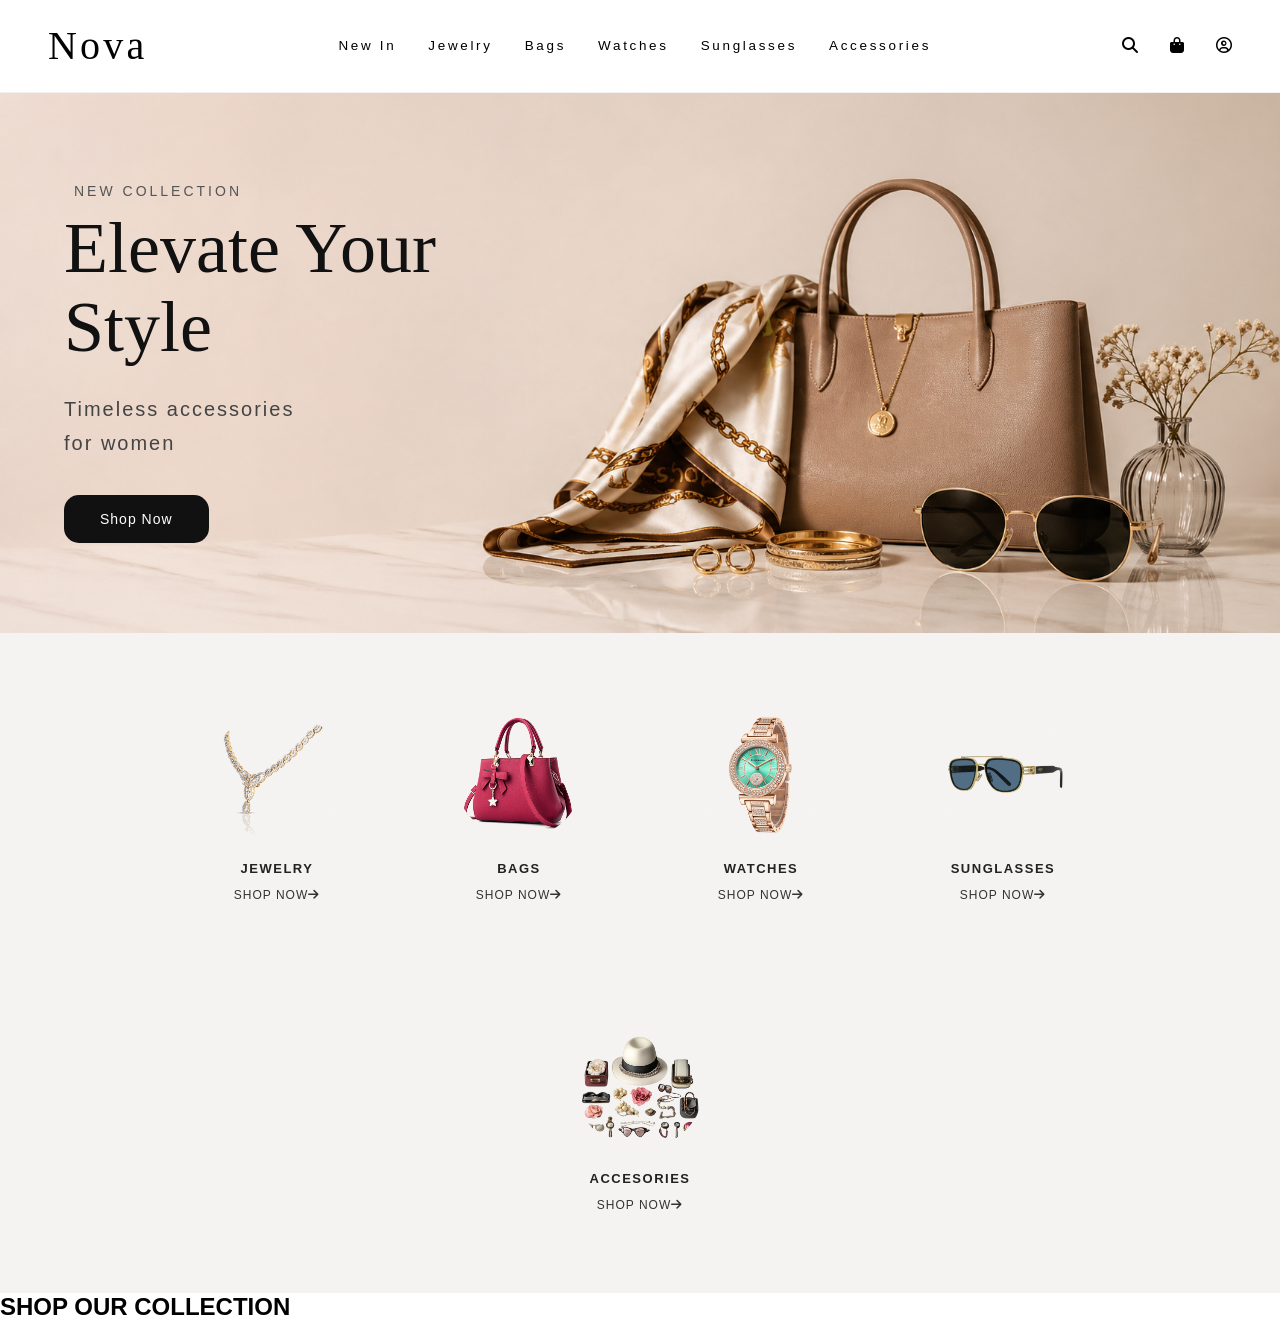
==== index.html @ 0a9d1473 "Initial commit" ====
<!DOCTYPE html>
<html lang="en">
<head>
    <meta charset="UTF-8">
    <meta name="viewport" content="width=device-width, initial-scale=1.0">
    <title>Document</title>
    <link rel="stylesheet" href="https://cdnjs.cloudflare.com/ajax/libs/font-awesome/6.5.0/css/all.min.css">
    <link rel="stylesheet" href="style.css">
</head>
<body>
    <header class="header navbar">
        <div class="brand"><a href="#" target="_self">Nova</a></div>
        <nav class="nav">
            <a href="#">New In</a>
            <a href="#">Jewelry</a>
            <a href="#">Bags</a>
            <a href="#">Watches</a>
            <a href="#">Sunglasses</a>
            <a href="#">Accessories</a>
        </nav>
        <div class="icons">
            <a href="#"><i class="fa-solid fa-magnifying-glass"></i></a>
            <a href="#"><i class="fa-solid fa-bag-shopping"></i></a>
            <i class="fa-regular fa-circle-user"></i>
        </div>
    </header>

    <section class="hero">
        <div class="hero-section">
            <p class="hero-subtitle">New Collection</p>
            <h1 class="hero-title">
                Elevate Your <br>
                Style</h1>
            <p class="hero-text">Timeless accessories <br> for women</p>
            <a href="#" class="hero-btn">Shop Now</a>
        </div>
    </section>

    <section class="categories">
        <article class="category-card">
            <img src="image/Jewellery.png" alt="JEWELRY" class="image">
            <h3>JEWELRY</h3>
            <a href="#">SHOP NOW<i class="fa-solid fa-arrow-right"></i></a>
        </article>
        <article class="category-card">
            <img src="image/bagss.png" alt="Bags" class="image">
            <h3>BAGS</h3>
            <a href="#">SHOP NOW<i class="fa-solid fa-arrow-right"></i></a>
        </article>
        <article class="category-card">
            <img src="image/watch.png" alt="Watches" class="image">
            <h3>WATCHES</h3>
            <a href="#">SHOP NOW<i class="fa-solid fa-arrow-right"></i></a>
        </article>
        <article class="category-card">
            <img src="image/sunglass.png
            " alt="Sunglasses" class="image">
            <h3>SUNGLASSES</h3>
            <a href="#">SHOP NOW<i class="fa-solid fa-arrow-right"></i></a>
        </article>
        <article class="category-card">
            <img src="image/acces.png" alt="Accesories" class="image">
            <h3>ACCESORIES</h3>
            <a href="#">SHOP NOW<i class="fa-solid fa-arrow-right"></i></a>
        </article>
    </section>

    <section class="collection">
        <div class="collection-heading">
            <h2>SHOP OUR COLLECTION</h2>
            <span></span>
        </div>


    </section>
</body>
</html>
---- style.css ----
* {
    margin: 0px;
    border: 0px;
    box-sizing: border-box;
}

body {
    font-family: 'Poppins', sans-serif; 
    overflow-x: hidden;  
}

a {
    text-decoration: none;
    color: inherit;
}

.header {
    display: flex;
    align-items: center;
    justify-content: space-between;
    gap: 2rem;
    padding: 1.4rem 3rem;
    background: rgba(255, 255, 255, 0.88);
    border-bottom: 1px solid rgba(31, 25, 22, 0.06);
}

.brand {
    font-family: "Cormorant Garamond", serif;
    font-size: 2.5rem;
    letter-spacing: 0.08em;
}

.navbar {
    display: flex;
    align-items: center;
    gap: 3rem;
}

.nav {
    display: flex;
    flex-wrap: wrap;
    justify-content: center;
    gap: 2rem;
    font-size: 0.84rem;
    letter-spacing: 0.2em;
}

.icons {
    display: flex;
    flex-wrap: wrap;
    justify-content: center;
    gap: 2rem;
}

nav a {
    transition: 0.3s;
}

.nav a:hover {
    color: #a9876f;
    transform: translateY(-1px);
}

@media (max-width: 900px){
    .header{
        flex-direction: column;
        gap: 1rem;
        padding: 1rem;
    }

    .nav{
        gap: 1rem;
        justify-content: center;
    }

    .icons{
        gap: 1rem;
    }
}

/* Hero Section */
.hero {
    width: 100%;
    min-height: 60vh;
    background: url('image/women.png');
    background-size: cover;
    background-position: center;
    display: flex;
    align-items: center;
    padding: 80px 5%;
}

.hero-section {
    width: 100%;
    max-width: 500px;
}

.hero-subtitle {
    font-size: 14px;
    letter-spacing: 3px;
    text-transform: uppercase;
    color: #555;
    margin-bottom: 10px;
    margin-left: 10px;
}

.hero-title {
    font-size: clamp(42px, 7vw, 72px);
    line-height: 1.1;
    font-family: Georgia, 'Times New Roman', serif;
    font-weight: 500;
    color: #111;
    margin-bottom: 25px;
}

.hero-text {
    font-size: 20px;
    line-height: 1.7;
    letter-spacing: 2px;
    color: #444;
    margin-bottom: 35px;
    /* margin-left: 5px; */
    max-width: 420px;
}

.hero-btn {
    display: inline-block;
    padding: 16px 36px;
    background: #111;
    color: white;
    text-decoration: none;
    font-size: 14px;
    border-radius: 15px;
    letter-spacing: 1px;
    transition: 0.3s;
}

.hero-btn:hover {
    transform: translateY(-1.5px);
    background-color: #c19e83;
}

@media (max-width: 768px){
    .hero {
        min-height: 75vh;
        padding: 60px 6%;
        background-position: center;
    }
    .hero-title {
        font-size: 48px;
    }
    .hero-text {
        font-size: 18px;
    }
}

 /* AllCategories  */
.categories{
    width: 100%;
    padding: 60px 8%;
    /* background: #fff; */
    background: #f5f3f1;
    display: flex;
    justify-content: center;
    align-items: center;
    flex-wrap: wrap;
    gap: 5rem;
}

.category-card{
    text-align: center;
    border-radius: 30px;
    padding: 1rem;
    cursor: pointer;
    transition: all 0.35s ease;
}

.category-card img{
    width: 130px;
    height: 130px;
    border-radius: 50%;
    object-fit: cover;
    background: transparent;
    background: #f5f3f1;
    transition: transform 0.3s ease;
}

.category-card h3{
    margin-top: 18px;
    font-size: 13px;
    letter-spacing: 1.5px;
    color: #222;
}

.category-card a{
    display: inline-block;
    margin-top: 12px;
    margin-bottom: 5px;
    text-decoration: none;
    color: #333;
    font-size: 12px;
    letter-spacing: 1px;
}

.category-card:hover {
    transform: translateY(-5px);
    box-shadow: 0 14px 30px rgba(169, 135, 111, 0.18);
    background: linear-gradient(180deg, #faf8f5, #efebe5);
}

.category-card:hover img {
    transform: scale(1.05);
}

.category-card a:hover,
.category-card h3:hover {
    color: #a9876f;
}

@media(max-width:768px){

    .categories{
        /* justify-content: center; */
        gap: 1.5rem;
    }

    .category-card{
        width: 45%;
    }

    .category-card img{
        width: 110px;
        height: 110px;
    }
}
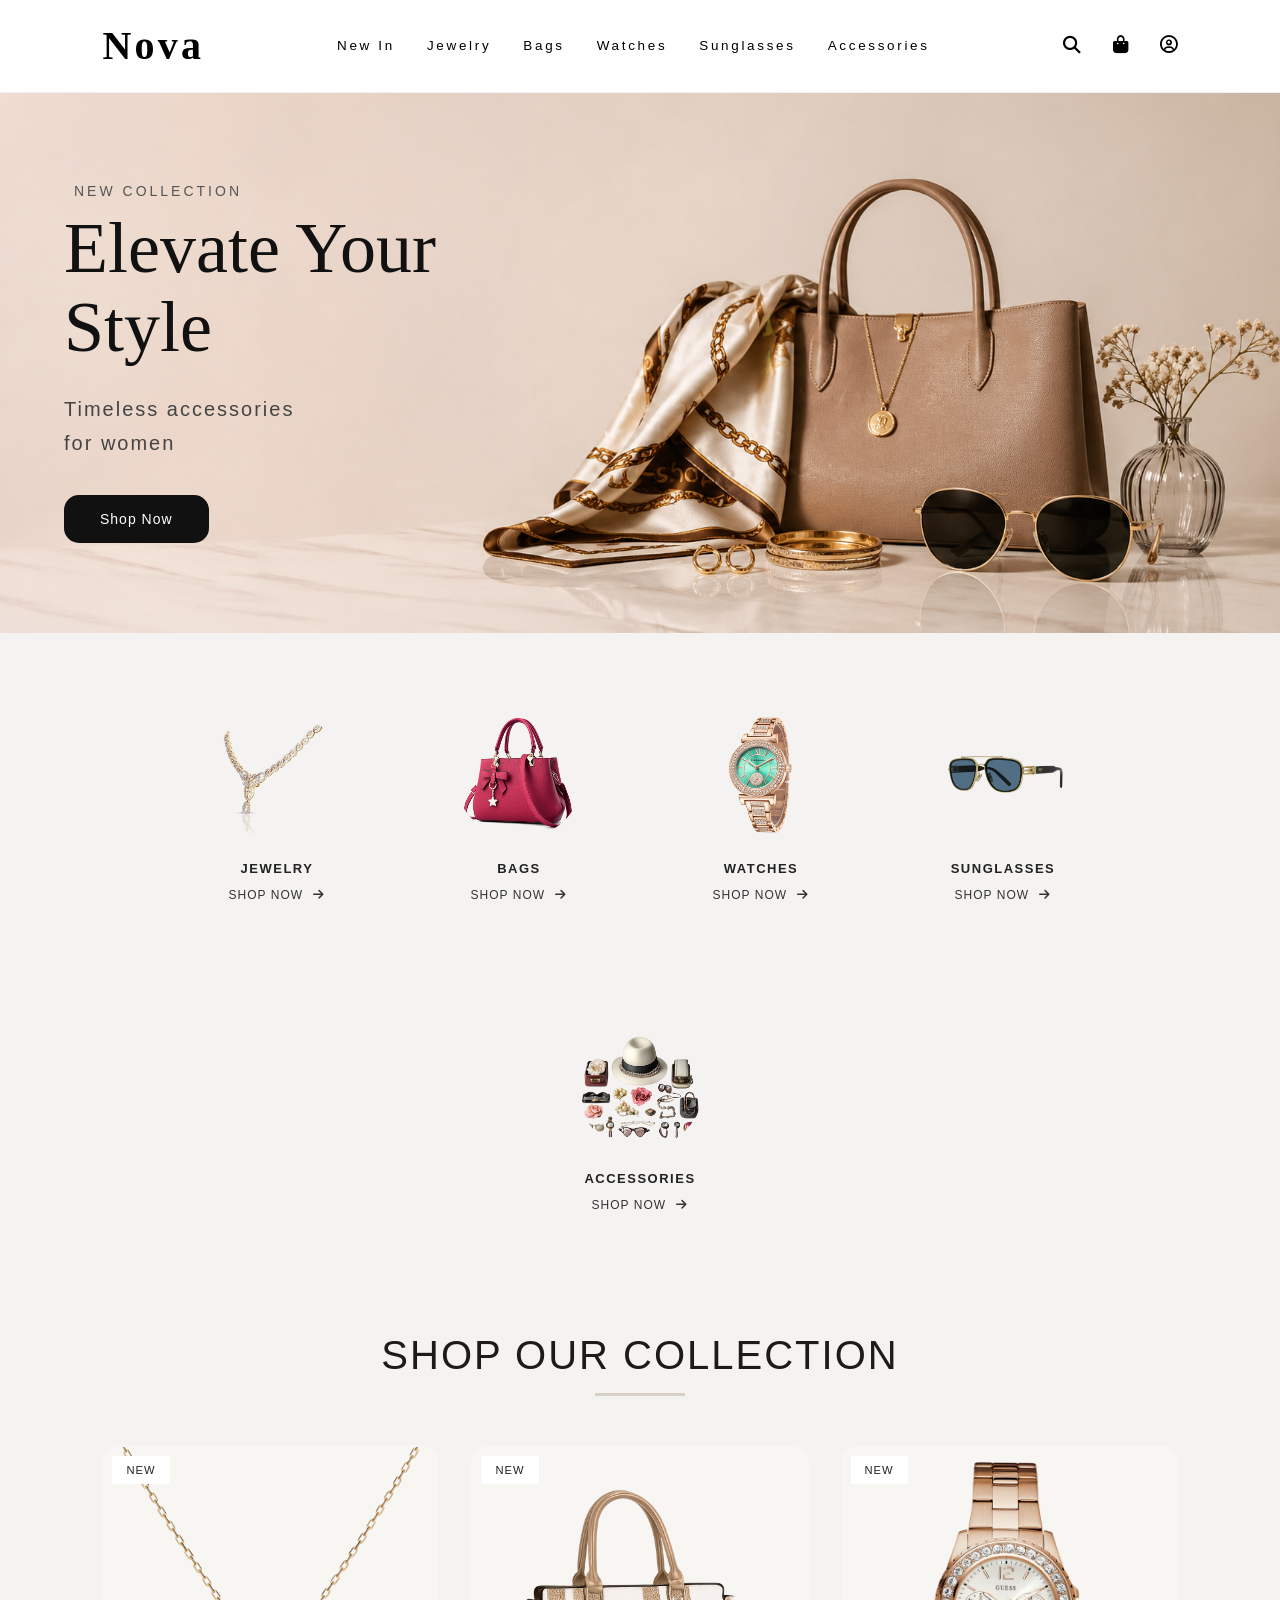
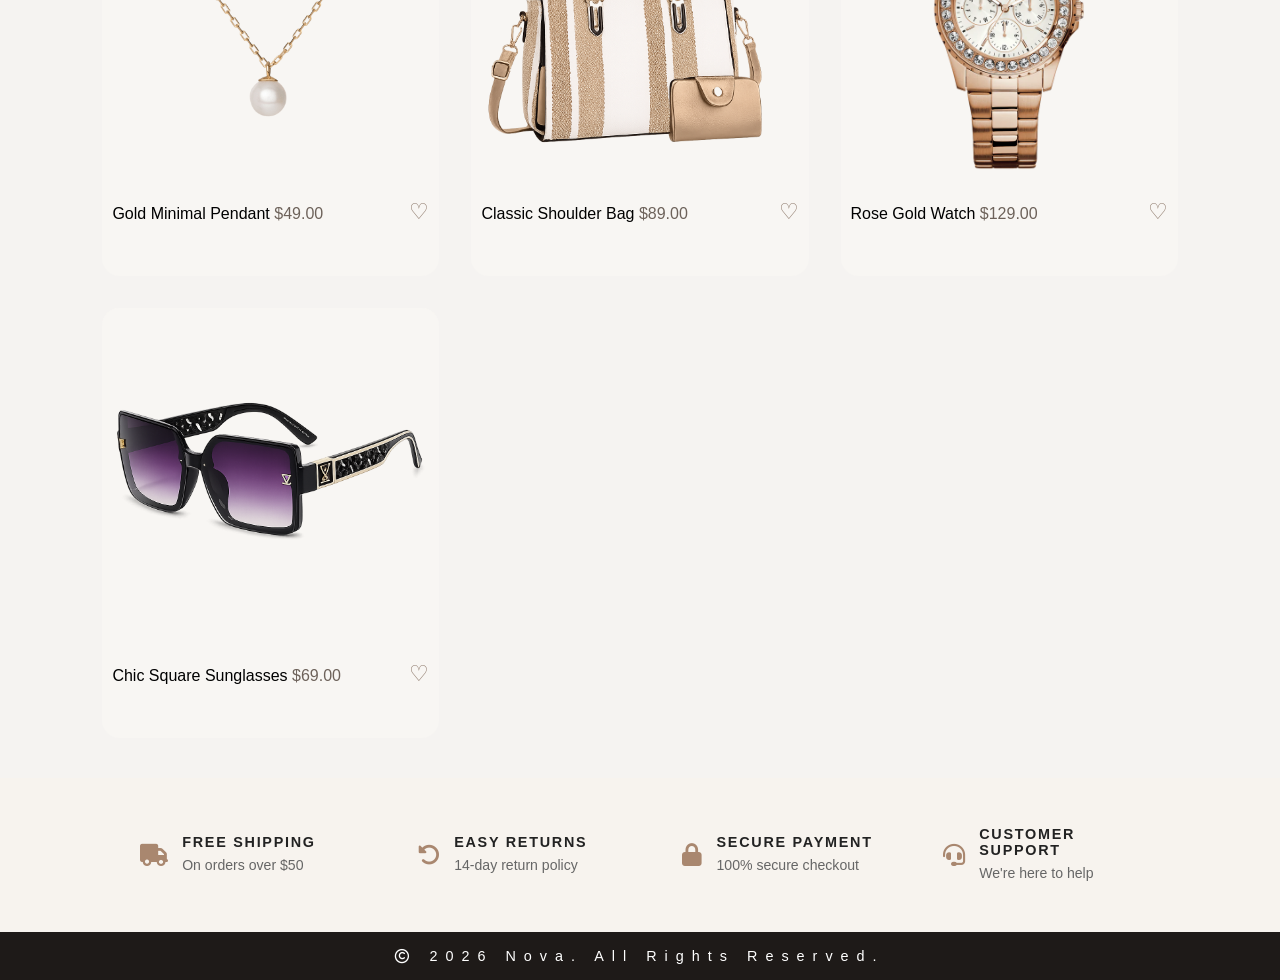
==== commit 97c1cf59: "Initial commit" ====
--- a/index.html
+++ b/index.html
@@ -8,9 +8,11 @@
     <link rel="stylesheet" href="style.css">
 </head>
 <body>
-    <header class="header navbar">
-        <div class="brand"><a href="#" target="_self">Nova</a></div>
-        <nav class="nav">
+    <header class="header">
+        <h1 class="brand">
+            <a href="/">Nova</a>
+        </h1>
+        <nav class="nav" aria-label="Main Navigation">
             <a href="#">New In</a>
             <a href="#">Jewelry</a>
             <a href="#">Bags</a>
@@ -19,18 +21,24 @@
             <a href="#">Accessories</a>
         </nav>
         <div class="icons">
-            <a href="#"><i class="fa-solid fa-magnifying-glass"></i></a>
-            <a href="#"><i class="fa-solid fa-bag-shopping"></i></a>
-            <i class="fa-regular fa-circle-user"></i>
+            <a href="#" aria-label="Search">
+                <i class="fa-solid fa-magnifying-glass" aria-hidden="true"></i>
+            </a>
+            <a href="#" aria-label="Cart">
+                <i class="fa-solid fa-bag-shopping" aria-hidden="true"></i>
+            </a>
+            <a href="#" aria-label="Account">
+                <i class="fa-regular fa-circle-user" aria-hidden="true"></i>
+            </a>
         </div>
     </header>
 
     <section class="hero">
         <div class="hero-section">
             <p class="hero-subtitle">New Collection</p>
-            <h1 class="hero-title">
+            <h2 class="hero-title">
                 Elevate Your <br>
-                Style</h1>
+                Style</h2>
             <p class="hero-text">Timeless accessories <br> for women</p>
             <a href="#" class="hero-btn">Shop Now</a>
         </div>
@@ -40,38 +48,130 @@
         <article class="category-card">
             <img src="image/Jewellery.png" alt="JEWELRY" class="image">
             <h3>JEWELRY</h3>
-            <a href="#">SHOP NOW<i class="fa-solid fa-arrow-right"></i></a>
+            <a href="#">SHOP NOW
+                <i class="fa-solid fa-arrow-right"></i>
+            </a>
         </article>
         <article class="category-card">
             <img src="image/bagss.png" alt="Bags" class="image">
             <h3>BAGS</h3>
-            <a href="#">SHOP NOW<i class="fa-solid fa-arrow-right"></i></a>
+            <a href="#">SHOP NOW
+                <i class="fa-solid fa-arrow-right"></i>
+            </a>
         </article>
         <article class="category-card">
             <img src="image/watch.png" alt="Watches" class="image">
             <h3>WATCHES</h3>
-            <a href="#">SHOP NOW<i class="fa-solid fa-arrow-right"></i></a>
+            <a href="#">SHOP NOW
+                <i class="fa-solid fa-arrow-right"></i>
+            </a>
         </article>
         <article class="category-card">
-            <img src="image/sunglass.png
-            " alt="Sunglasses" class="image">
+            <img src="image/sunglass.png" alt="Sunglasses" class="image">
             <h3>SUNGLASSES</h3>
-            <a href="#">SHOP NOW<i class="fa-solid fa-arrow-right"></i></a>
+            <a href="#">SHOP NOW
+                <i class="fa-solid fa-arrow-right"></i>
+            </a>
         </article>
         <article class="category-card">
-            <img src="image/acces.png" alt="Accesories" class="image">
-            <h3>ACCESORIES</h3>
-            <a href="#">SHOP NOW<i class="fa-solid fa-arrow-right"></i></a>
+            <img src="image/acces.png" alt="Accessories" class="image">
+            <h3>ACCESSORIES</h3>
+            <a href="#">SHOP NOW
+                <i class="fa-solid fa-arrow-right"></i>
+            </a>
         </article>
     </section>
 
     <section class="collection">
         <div class="collection-heading">
             <h2>SHOP OUR COLLECTION</h2>
-            <span></span>
+            <div class="heading-line"></div>
         </div>
 
+        <div class="product-grid">
+          <article class="product-card">
+            <div class="tag">NEW</div>
+            <a href="#"><img src="image/necklace.png" alt="Gold Minimal Pendant" loading="lazy"></a>
+            <div class="product-meta">
+              <div>
+                <a href="#">Gold Minimal Pendant</a>
+                <span class="price">$49.00</span>
+              </div>
+              <button class="wishlist-btn" aria-label="Add Gold Minimal Pendant to wishlist">♡</button>
+            </div>
+          </article>
+          <article class="product-card">
+            <div class="tag">NEW</div>
+            <a href="#"><img src="image/ShoulderBag.png" alt="Classic Shoulder Bag" loading="lazy"></a>
+            <div class="product-meta">
+              <div>
+                <a href="#">Classic Shoulder Bag</a>
+                <span class="price">$89.00</span>
+              </div>
+              <button class="wishlist-btn" aria-label="Add Classic Shoulder Bag to wishlist">♡</button>
+            </div>
+          </article>
+          <article class="product-card">
+            <div class="tag">NEW</div>
+            <a href="#"><img src="image/RoseGoldWatch.webp" alt="Rose Gold Watch" loading="lazy"></a>
+            <div class="product-meta">
+              <div>
+                <a href="#">Rose Gold Watch</a>
+                <span class="price">$129.00</span>
+              </div>
+              <button class="wishlist-btn" aria-label="Add Rose Gold Watch to wishlist">♡</button>
+            </div>
+          </article>
+          <article class="product-card">
+            <a href="#"><img src="image/ChicSunglass.png" alt="Chic Square Sunglasses" loading="lazy"></a>
+            <div class="product-meta">
+              <div>
+                <a href="#">Chic Square Sunglasses</a>
+                <span class="price">$69.00</span>
+              </div>
+              <button class="wishlist-btn" aria-label="Add Chic Square Sunglasses to wishlist">♡</button>
+            </div>
+          </article>
+        </div>
+    </section>
 
-    </section>
+    <section class="benefits" aria-label="Store Benefits">
+        <article>
+            <div class="benefit-icon">
+                <i class="fa-solid fa-truck" aria-hidden="true"></i>
+            </div>
+          <div>
+            <h3>FREE SHIPPING</h3>
+            <p>On orders over $50</p>
+          </div>
+        </article>
+        <article>
+            <div class="benefit-icon">
+                <i class="fa-solid fa-rotate-left"></i>
+            </div>
+          <div>
+            <h3>EASY RETURNS</h3>
+            <p>14-day return policy</p>
+          </div>
+        </article>
+        <article>
+          <div class="benefit-icon"><i class="fa-solid fa-lock"></i></div>
+          <div>
+            <h3>SECURE PAYMENT</h3>
+            <p>100% secure checkout</p>
+          </div>
+        </article>
+        <article>
+          <div class="benefit-icon"><i class="fa-solid fa-headset"></i></div>
+          <div>
+            <h3>CUSTOMER SUPPORT</h3>
+            <p>We're here to help</p>
+          </div>
+        </article>
+      </section>
+
+    <footer class="footer">
+        <p><i class="fa-regular fa-copyright"></i> 2026 Nova. All Rights Reserved.</p>
+    </footer>
 </body>
 </html>
--- a/style.css
+++ b/style.css
@@ -1,6 +1,6 @@
 * {
-    margin: 0px;
-    border: 0px;
+    margin: 0;
+    padding: 0;
     box-sizing: border-box;
 }
 
@@ -19,21 +19,31 @@
     align-items: center;
     justify-content: space-between;
     gap: 2rem;
-    padding: 1.4rem 3rem;
-    background: rgba(255, 255, 255, 0.88);
+    padding: 1.4rem 8%;
+    /* background: rgba(255, 255, 255, 0.88); */
+    background: rgba(255, 255, 255, 0.92);
+    backdrop-filter: blur(10px);
+    -webkit-backdrop-filter: blur(10px);
     border-bottom: 1px solid rgba(31, 25, 22, 0.06);
+    position: sticky;
+    top: 0;
+    z-index: 1000;
 }
 
 .brand {
     font-family: "Cormorant Garamond", serif;
     font-size: 2.5rem;
+    font-weight: 600;
     letter-spacing: 0.08em;
-}
-
-.navbar {
-    display: flex;
-    align-items: center;
-    gap: 3rem;
+    flex-shrink: 0;
+}
+
+.brand a{
+    transition: color 0.3s ease;
+}
+
+.brand a:hover{
+    color: #a9876f;
 }
 
 .nav {
@@ -42,6 +52,7 @@
     justify-content: center;
     gap: 2rem;
     font-size: 0.84rem;
+    font-weight: 500;
     letter-spacing: 0.2em;
 }
 
@@ -52,8 +63,19 @@
     gap: 2rem;
 }
 
-nav a {
-    transition: 0.3s;
+.icons a{
+    font-size: 1.1rem;
+    transition: color 0.3s ease,transform 0.3s ease;
+}
+
+.icons a:hover{
+    color: #a9876f;
+    transform: translateY(-2px);
+}
+
+.nav a {
+    /* transition: 0.3s; */
+    transition: color 0.3s ease,transform 0.3s ease;
 }
 
 .nav a:hover {
@@ -65,7 +87,7 @@
     .header{
         flex-direction: column;
         gap: 1rem;
-        padding: 1rem;
+        padding: 1rem 5%;
     }
 
     .nav{
@@ -202,6 +224,10 @@
     letter-spacing: 1px;
 }
 
+.category-card a i{
+    margin-left: 6px;
+}
+
 .category-card:hover {
     transform: translateY(-5px);
     box-shadow: 0 14px 30px rgba(169, 135, 111, 0.18);
@@ -234,3 +260,204 @@
     }
 }
 
+/* Collection Section */
+.collection{
+    padding: 40px 8%;
+    background: #f5f3f1;
+}
+
+.collection-heading{
+    text-align: center;
+    margin-bottom: 50px;
+}
+
+.collection-heading h2{
+    font-size: 2.5rem;
+    font-weight: 300;
+    color: #1e1a18;
+    letter-spacing: 2px;
+    margin-bottom: 15px;
+}
+
+.heading-line{
+    width: 90px;
+    height: 3px;
+    background: #d8cfc6;
+    margin: auto;
+}
+
+.product-grid{
+    display: grid;
+    grid-template-columns: repeat(auto-fit,minmax(250px,1fr));
+    gap: 2rem;
+}
+
+.product-card{
+    min-height: 430px;
+    position: relative;
+    background: #f8f6f3;
+    overflow: hidden;
+    transition: all 0.35s ease;
+    border-radius: 18px;
+}
+
+.product-card img{
+    width: 100%;
+    height: 340px;
+    object-fit: contain;
+    display: block;
+    background: #f8f6f3;
+}
+
+.product-card:hover{
+    transform: translateY(-8px);
+    box-shadow: 0 12px 28px rgba(169,135,111,0.15);
+}
+
+.tag{
+    position: absolute;
+    top: 10px;
+    left: 10px;
+    background: white;
+    color: #222;
+    font-size: 0.7rem;
+    letter-spacing: 1px;
+    padding: 8px 14px;
+    z-index: 2;
+}
+
+.product-meta{
+    display: flex;
+    justify-content: space-between;
+    align-items: center;
+    padding: 15px 10px 15px;
+}
+
+.product-meta h3{
+    font-size: 1.1rem;
+    color: #222;
+    margin-bottom: 8px;
+    font-weight: 300;
+}
+
+.price{
+    display: inline-block;
+    margin-top: 4px;
+    color: #6d625a;
+    font-size: 1rem;
+}
+
+.wishlist-btn{
+    border: none;
+    background: transparent;
+    font-size: 1.4rem;
+    line-height: 1;
+    color: #8f7b6d;
+    cursor: pointer;
+    transition: all 0.3s ease;
+}
+
+.wishlist-btn:hover{
+    color: #a9876f;
+    transform: scale(1.15);
+}
+
+@media(max-width:1200px){
+    .product-grid{
+        grid-template-columns: repeat(2,1fr);
+    }
+}
+
+@media(max-width:768px){
+    .collection-heading h2{
+        font-size: 2rem;
+    }
+    .product-grid{
+        grid-template-columns: 1fr;
+    }
+    .product-card img{
+        height: 320px;
+    }
+}
+
+/* Benefits */
+.benefits {
+  display: grid;
+  grid-template-columns: repeat(4, 1fr);
+  gap: 1.5rem;
+  padding: 2rem 8%;
+  background: #f7f3ee;
+}
+
+.benefits article {
+  display: flex;
+  align-items: center;
+  justify-content: center;
+  gap: 0.9rem;
+  min-height: 84px;
+  text-align: left;
+  border-radius: 16px;
+  transition: all 0.3s ease;
+  padding: 1rem;
+}
+
+.benefits article:hover {
+  transform: translateY(-3px);
+  background: #faf8f5;
+  box-shadow: 0 8px 20px rgba(169, 135, 111, 0.12);
+}
+
+.benefit-icon {
+  font-size: 1.4rem;
+  color: #a9876f;
+  display: flex;
+  align-items: center;
+  justify-content: center;
+}
+
+.benefits h3 {
+  font-size: 0.9rem;
+  letter-spacing: 0.12em;
+  color: #222;
+}
+
+.benefits p {
+  margin-top: 0.3rem;
+  font-size: 0.88rem;
+  line-height: 1.5;
+  color: #666;
+}
+
+/* Tablet */
+@media (max-width: 768px) {
+  .benefits {
+    grid-template-columns: repeat(2, 1fr);
+    gap: 1rem;
+  }
+}
+
+/* Mobile */
+@media (max-width: 480px) {
+  .benefits {
+    grid-template-columns: 1fr;
+  }
+  .benefits article {
+    justify-content: flex-start;
+    border-bottom: 1px solid #e8e1da;
+    border-radius: 0;
+    padding-bottom: 1rem;
+  }
+  .benefits article:last-child {
+    border-bottom: none;
+  }
+}
+
+/* Footer */
+.footer{
+    text-align:center;
+    padding:1rem;
+    background:#1e1a18;
+    color:#fff;
+    font-size:0.9rem;
+    letter-spacing: 0.5rem;
+}
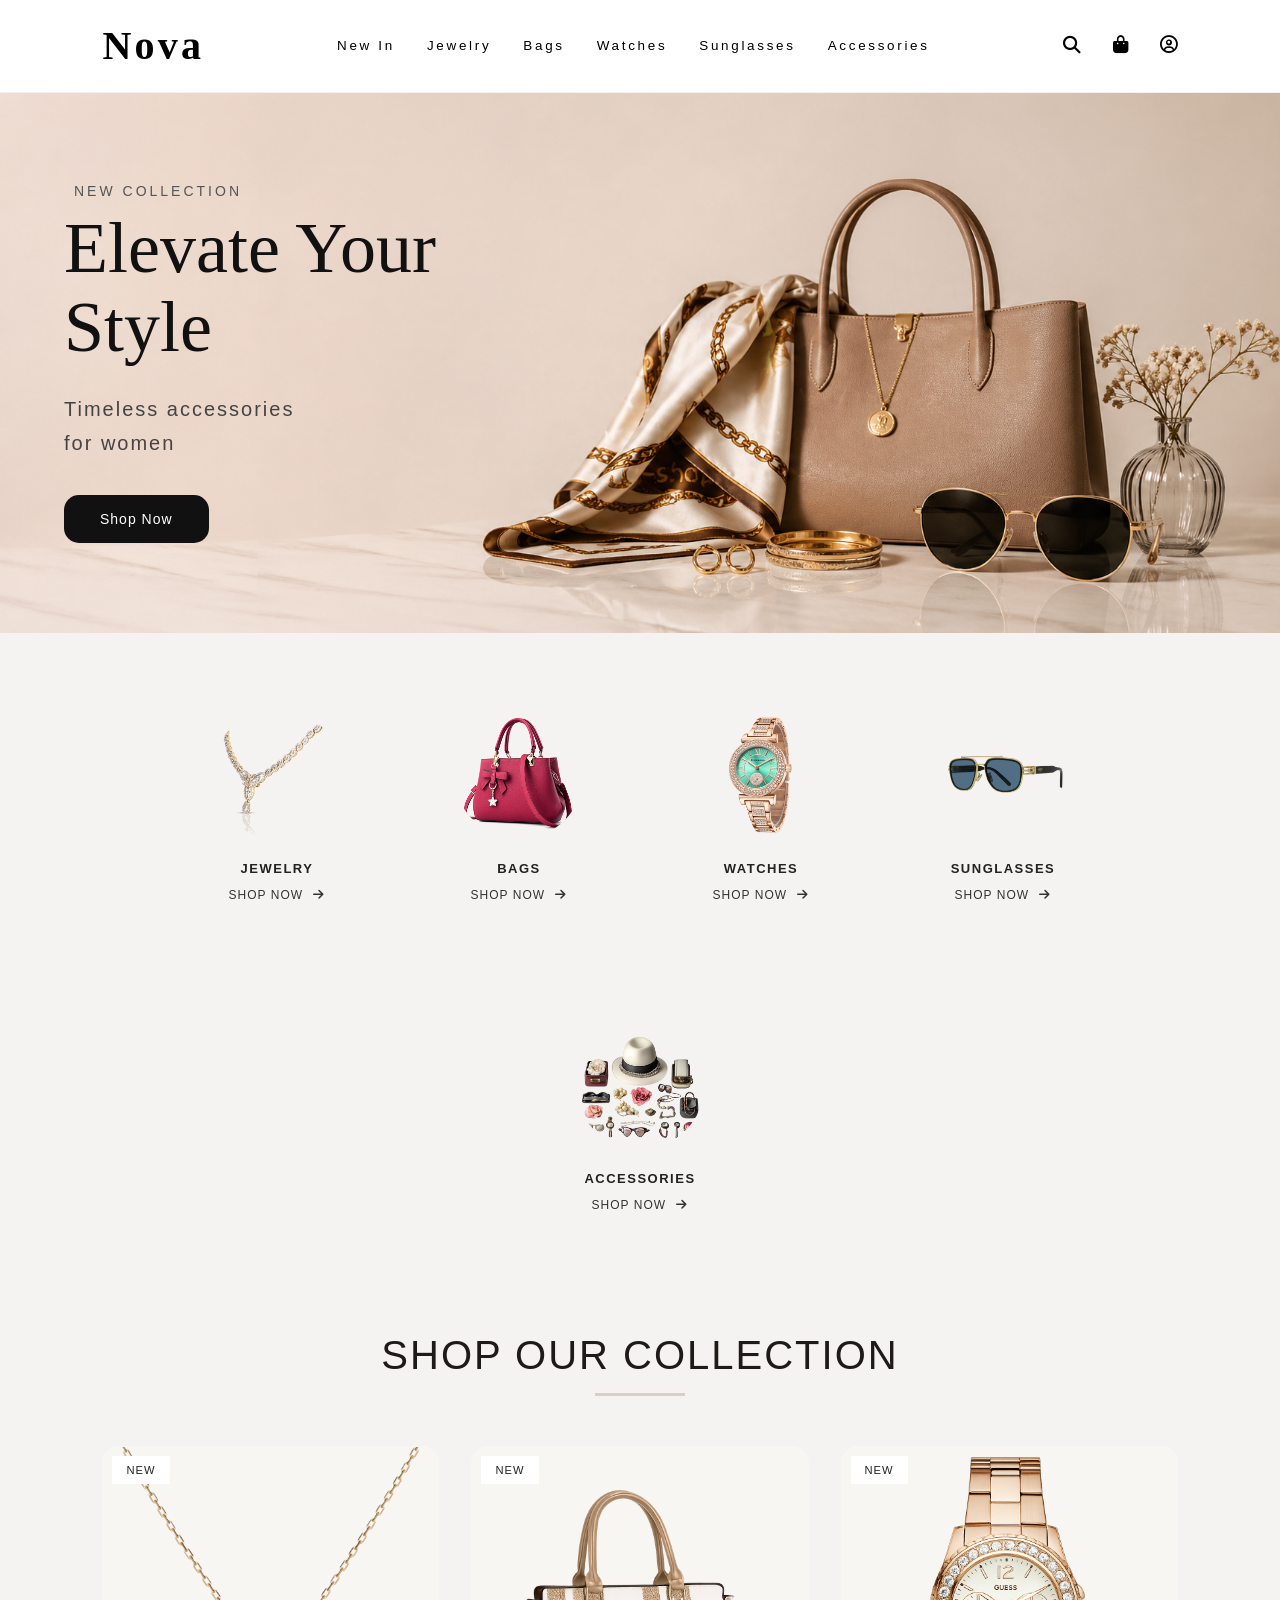
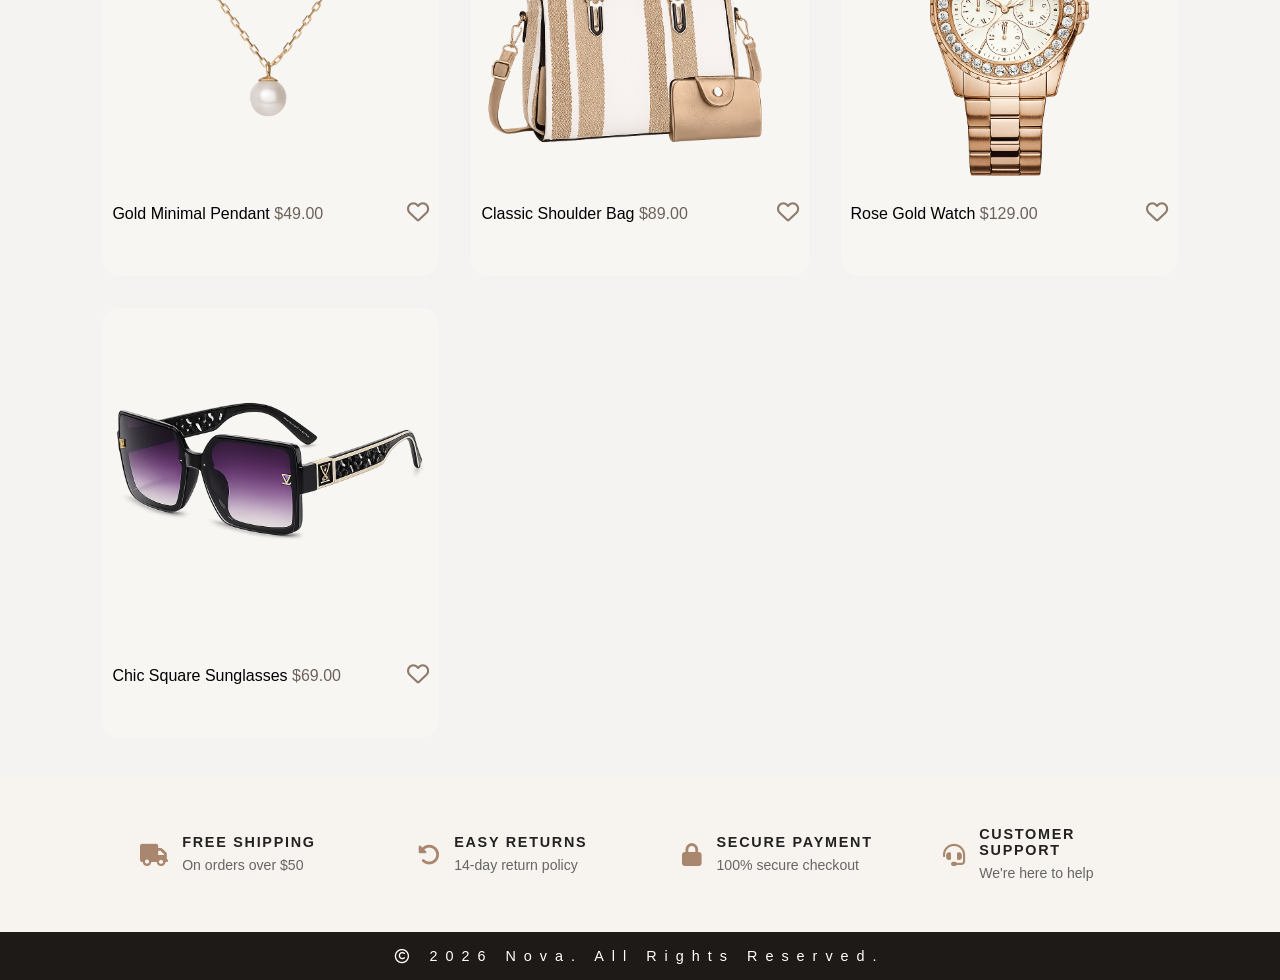
==== commit ac7a1c0b: "Initial commits" ====
--- a/index.html
+++ b/index.html
@@ -18,7 +18,8 @@
             <a href="#">Bags</a>
             <a href="#">Watches</a>
             <a href="#">Sunglasses</a>
-            <a href="#">Accessories</a>
+            <!-- <a href="#">Accessories</a> -->
+            <a href="#collection">Accessories</a>
         </nav>
         <div class="icons">
             <a href="#" aria-label="Search">
@@ -82,7 +83,7 @@
         </article>
     </section>
 
-    <section class="collection">
+    <section id="collection" class="collection">
         <div class="collection-heading">
             <h2>SHOP OUR COLLECTION</h2>
             <div class="heading-line"></div>
@@ -97,7 +98,9 @@
                 <a href="#">Gold Minimal Pendant</a>
                 <span class="price">$49.00</span>
               </div>
-              <button class="wishlist-btn" aria-label="Add Gold Minimal Pendant to wishlist">♡</button>
+              <button class="wishlist-btn" aria-label="Add Gold Minimal Pendant to wishlist">
+                <i class="fa-regular fa-heart"></i>
+              </button>
             </div>
           </article>
           <article class="product-card">
@@ -108,18 +111,22 @@
                 <a href="#">Classic Shoulder Bag</a>
                 <span class="price">$89.00</span>
               </div>
-              <button class="wishlist-btn" aria-label="Add Classic Shoulder Bag to wishlist">♡</button>
+              <button class="wishlist-btn" aria-label="Add Classic Shoulder Bag to wishlist">
+                <i class="fa-regular fa-heart"></i>
+              </button>
             </div>
           </article>
           <article class="product-card">
             <div class="tag">NEW</div>
-            <a href="#"><img src="image/RoseGoldWatch.webp" alt="Rose Gold Watch" loading="lazy"></a>
+            <a href="#"><img src="image/GoldWatch.png" alt="Rose Gold Watch" loading="lazy"></a>
             <div class="product-meta">
               <div>
                 <a href="#">Rose Gold Watch</a>
                 <span class="price">$129.00</span>
               </div>
-              <button class="wishlist-btn" aria-label="Add Rose Gold Watch to wishlist">♡</button>
+              <button class="wishlist-btn" aria-label="Add Rose Gold Watch to wishlist">
+                <i class="fa-regular fa-heart"></i>
+              </button>
             </div>
           </article>
           <article class="product-card">
@@ -129,7 +136,9 @@
                 <a href="#">Chic Square Sunglasses</a>
                 <span class="price">$69.00</span>
               </div>
-              <button class="wishlist-btn" aria-label="Add Chic Square Sunglasses to wishlist">♡</button>
+              <button class="wishlist-btn" aria-label="Add Chic Square Sunglasses to wishlist">
+                <i class="fa-regular fa-heart"></i>
+              </button>
             </div>
           </article>
         </div>
@@ -173,5 +182,7 @@
     <footer class="footer">
         <p><i class="fa-regular fa-copyright"></i> 2026 Nova. All Rights Reserved.</p>
     </footer>
+
+    <script src="script.js"></script>
 </body>
 </html>
--- a/style.css
+++ b/style.css
@@ -2,6 +2,10 @@
     margin: 0;
     padding: 0;
     box-sizing: border-box;
+}
+
+html {
+    scroll-behavior: smooth;
 }
 
 body {
@@ -360,6 +364,10 @@
 .wishlist-btn:hover{
     color: #a9876f;
     transform: scale(1.15);
+}
+
+.wishlist-btn.active {
+    color: crimson;
 }
 
 @media(max-width:1200px){
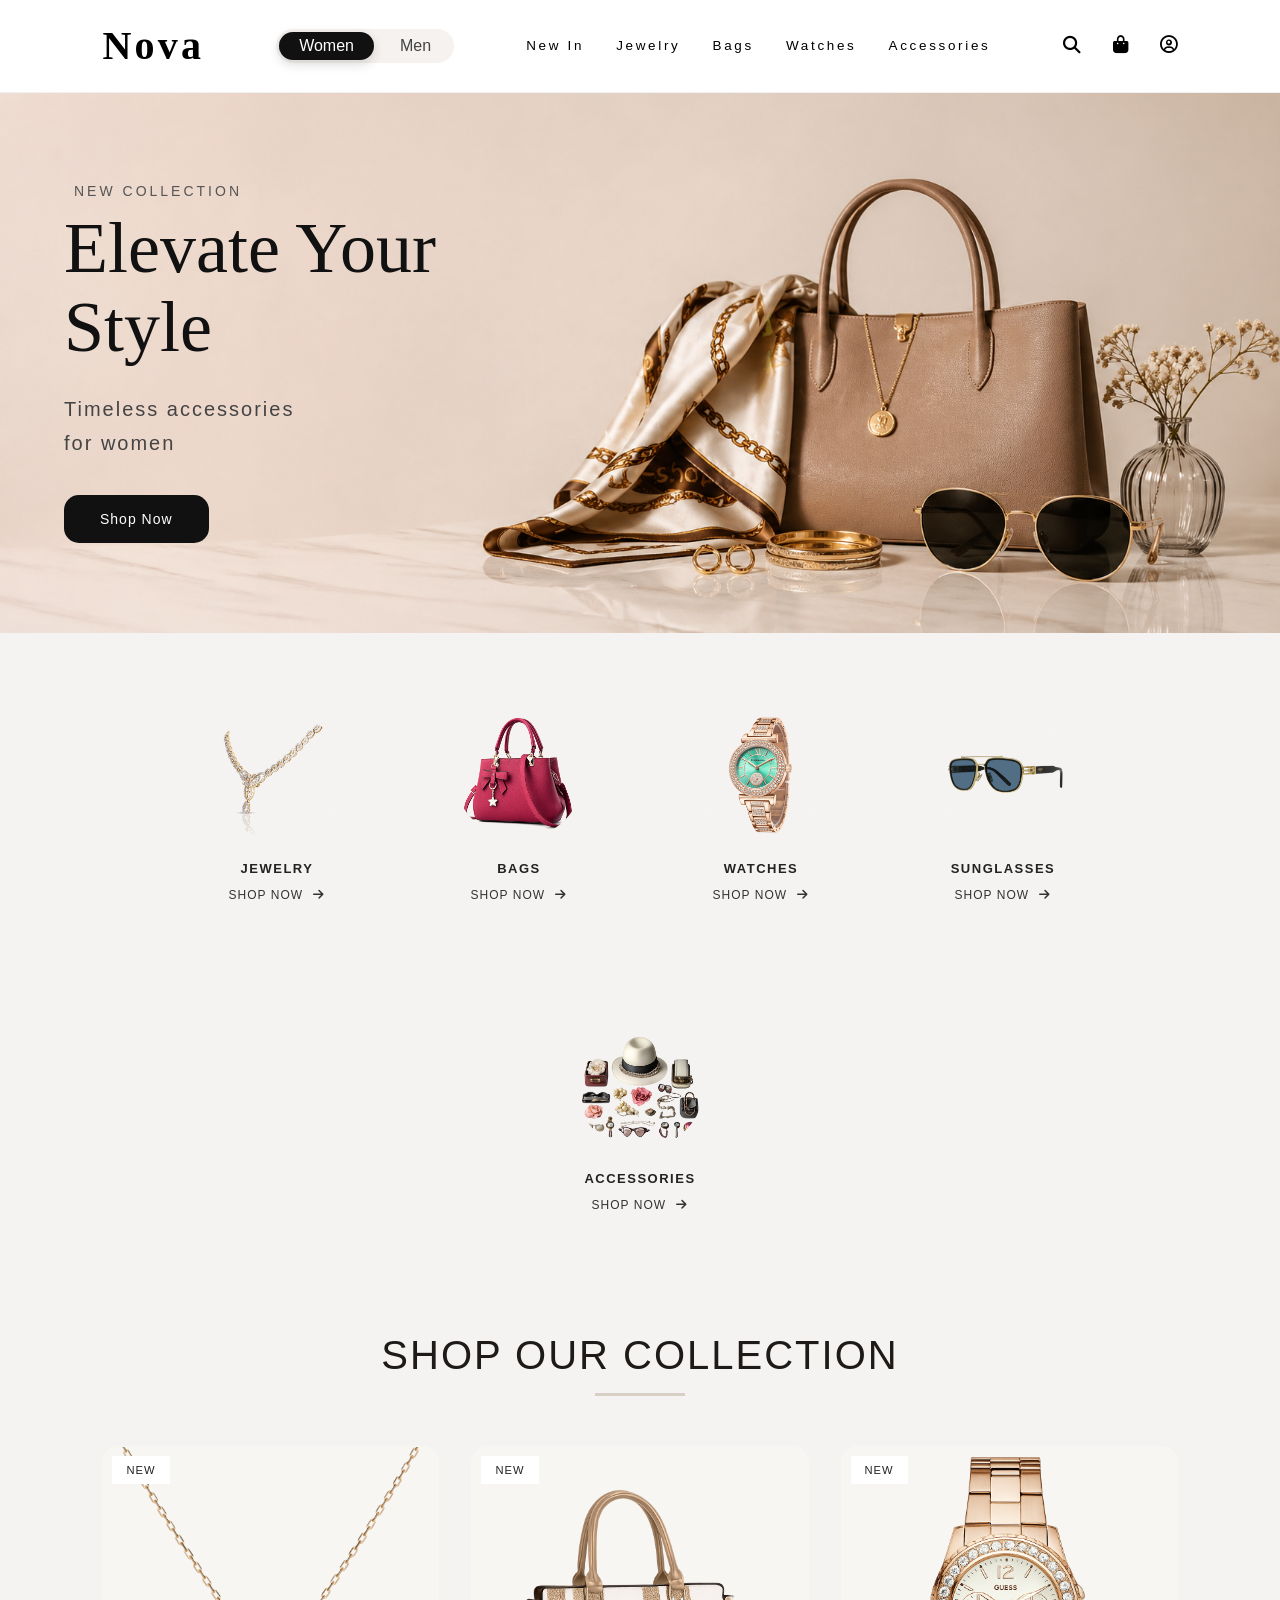
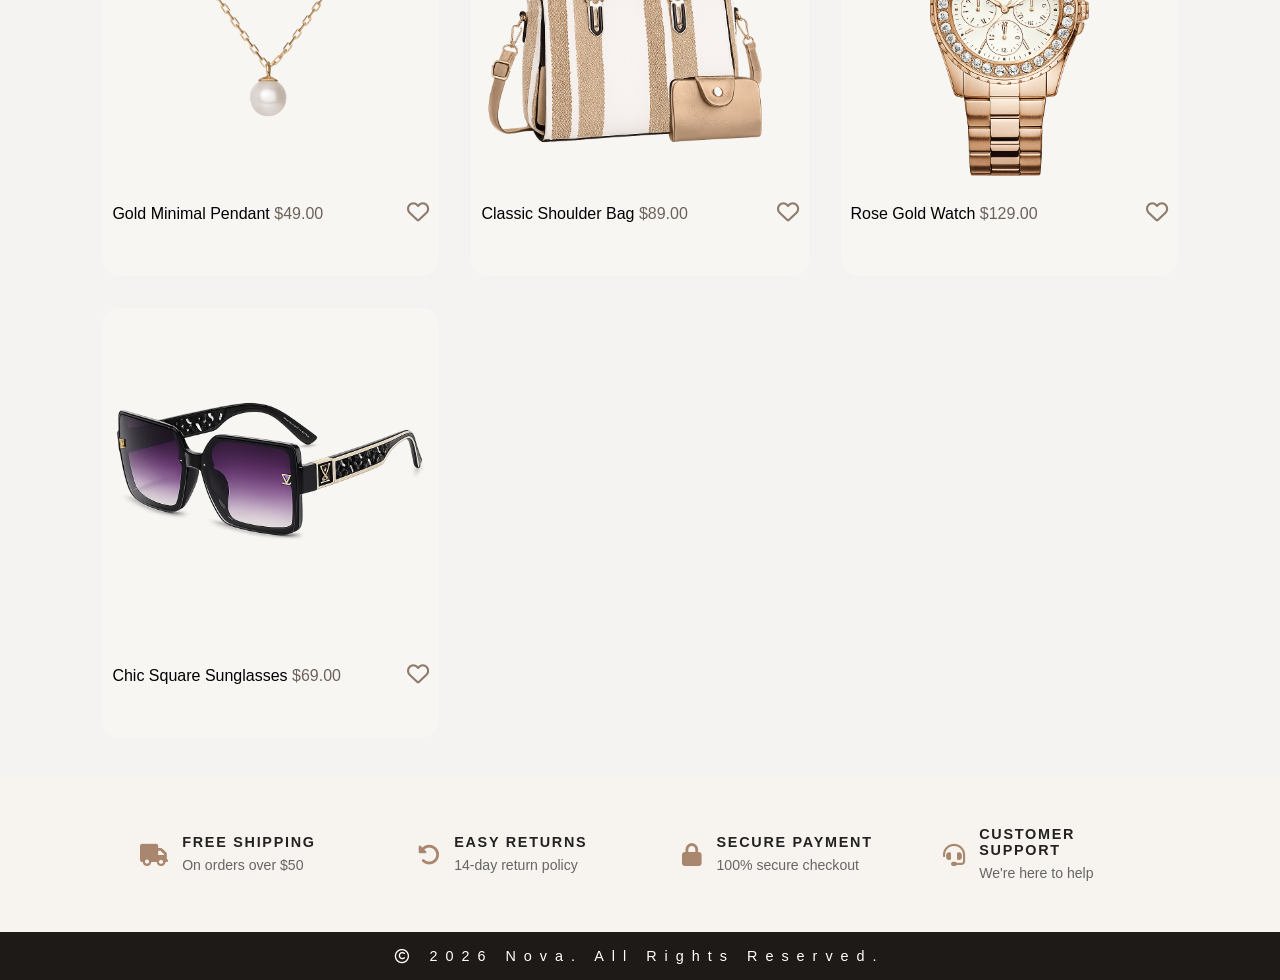
==== commit 1d4e1f6c: "Add index.html" ====
--- a/index.html
+++ b/index.html
@@ -3,7 +3,7 @@
 <head>
     <meta charset="UTF-8">
     <meta name="viewport" content="width=device-width, initial-scale=1.0">
-    <title>Document</title>
+    <title>Women Section</title>
     <link rel="stylesheet" href="https://cdnjs.cloudflare.com/ajax/libs/font-awesome/6.5.0/css/all.min.css">
     <link rel="stylesheet" href="style.css">
 </head>
@@ -12,13 +12,18 @@
         <h1 class="brand">
             <a href="/">Nova</a>
         </h1>
+
+        <div class="gender-switch">
+            <a href="index.html" class="active">Women</a>
+            <a href="index-men.html">Men</a>
+        </div>
+        
         <nav class="nav" aria-label="Main Navigation">
             <a href="#">New In</a>
             <a href="#">Jewelry</a>
             <a href="#">Bags</a>
             <a href="#">Watches</a>
-            <a href="#">Sunglasses</a>
-            <!-- <a href="#">Accessories</a> -->
+            <!-- <a href="#">Sunglasses</a> -->
             <a href="#collection">Accessories</a>
         </nav>
         <div class="icons">
@@ -34,7 +39,7 @@
         </div>
     </header>
 
-    <section class="hero">
+    <section class="hero women-hero">
         <div class="hero-section">
             <p class="hero-subtitle">New Collection</p>
             <h2 class="hero-title">
--- a/style.css
+++ b/style.css
@@ -50,6 +50,36 @@
     color: #a9876f;
 }
 
+/* gender switch */
+.gender-switch{
+    display:flex;
+    gap:6px;
+    background: #f5f2ef;
+    padding: 3px;
+    border-radius: 30px;
+    width: fit-content;
+}
+
+.gender-switch a{
+    text-decoration:none;
+    color:#444;
+    font-size:1rem;
+    font-weight:500;
+    padding: 5px 20px;
+    border-radius: 30px;
+    transition: all 0.3s ease;
+}
+
+.gender-switch a:hover {
+    color:#a9876f;
+}
+
+.gender-switch a.active{
+    color: #fff;
+    background-color: #111;
+    box-shadow: 0 4px 12px rgba(0, 0, 0, 0.15);
+}
+
 .nav {
     display: flex;
     flex-wrap: wrap;
@@ -107,13 +137,23 @@
 /* Hero Section */
 .hero {
     width: 100%;
-    min-height: 60vh;
-    background: url('image/women.png');
+    /* min-height: 80vh; */
+    /* background: url('image/women.png'); */
     background-size: cover;
     background-position: center;
     display: flex;
     align-items: center;
     padding: 80px 5%;
+}
+
+.women-hero {
+    min-height: 60vh;
+    background-image: url(image/women.png);
+}
+
+.men-hero {
+    min-height: 80vh;
+    background-image: url(image/men.png);
 }
 
 .hero-section {
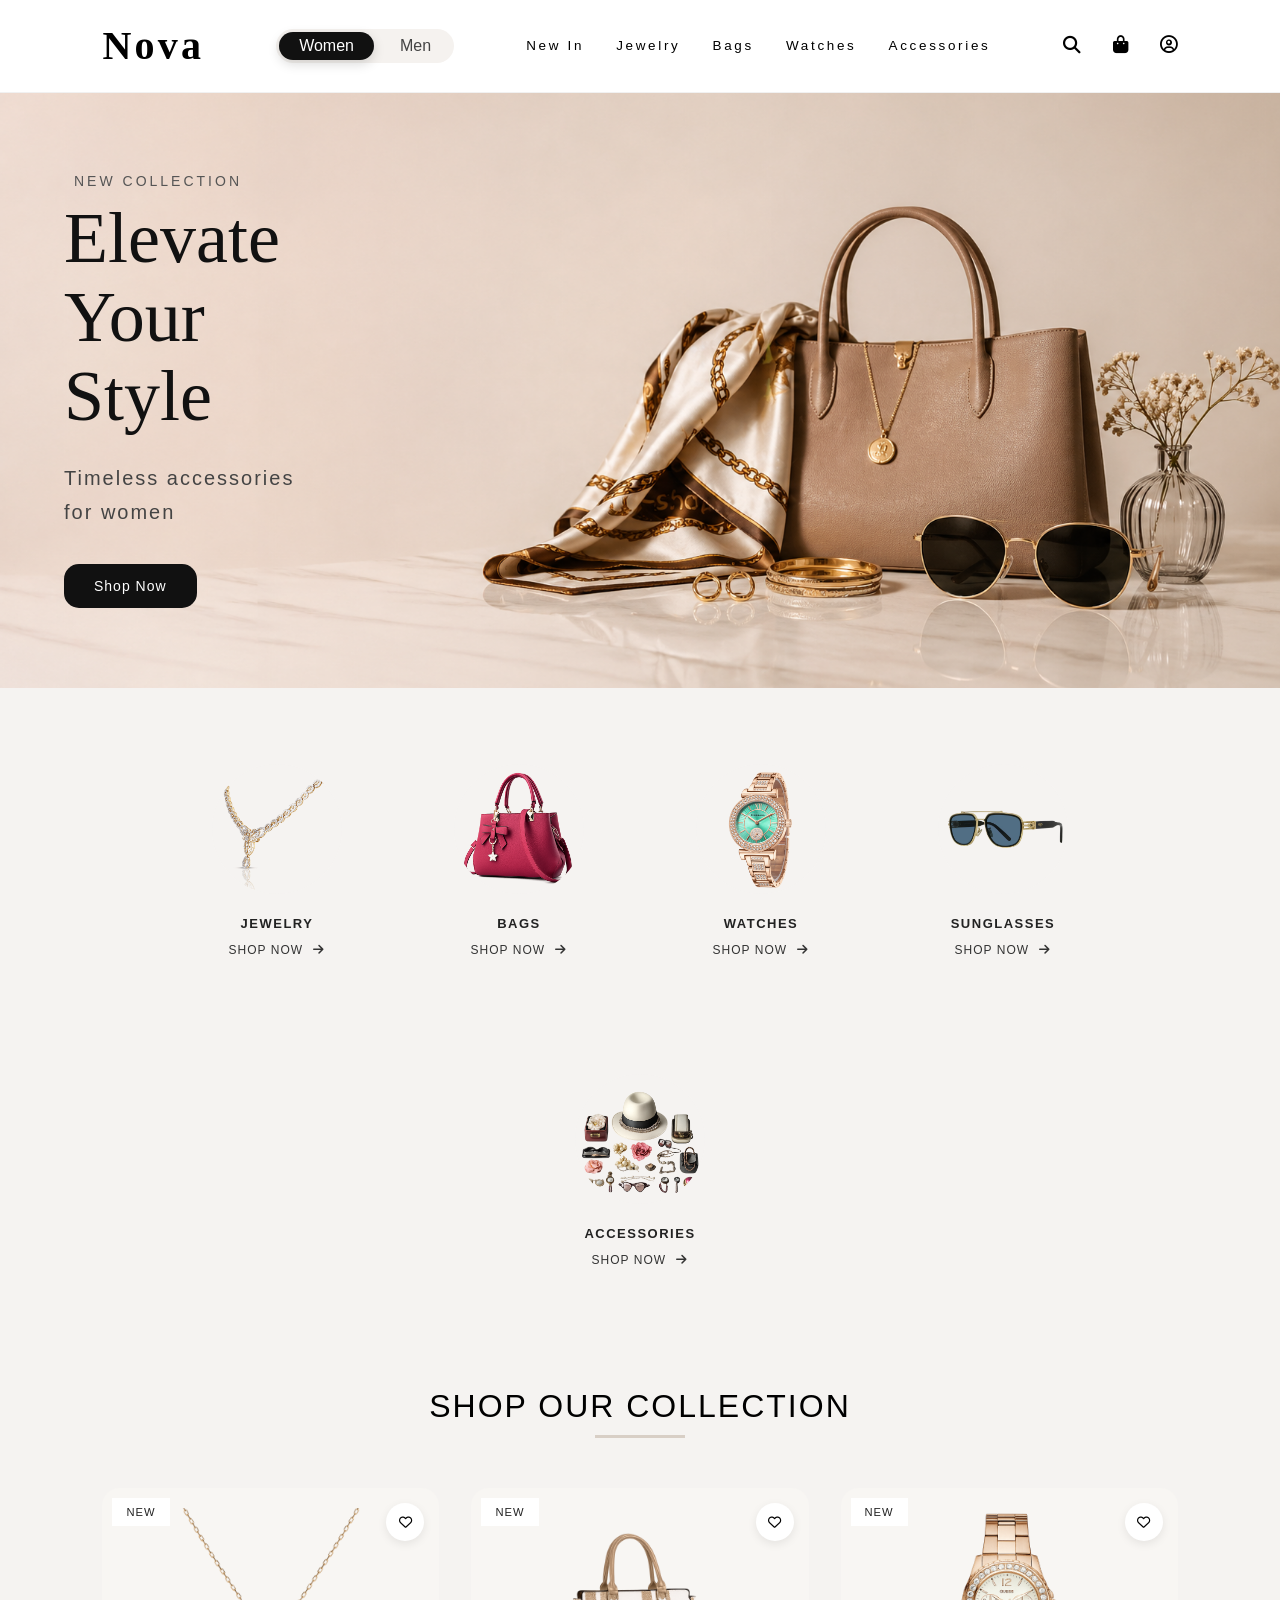
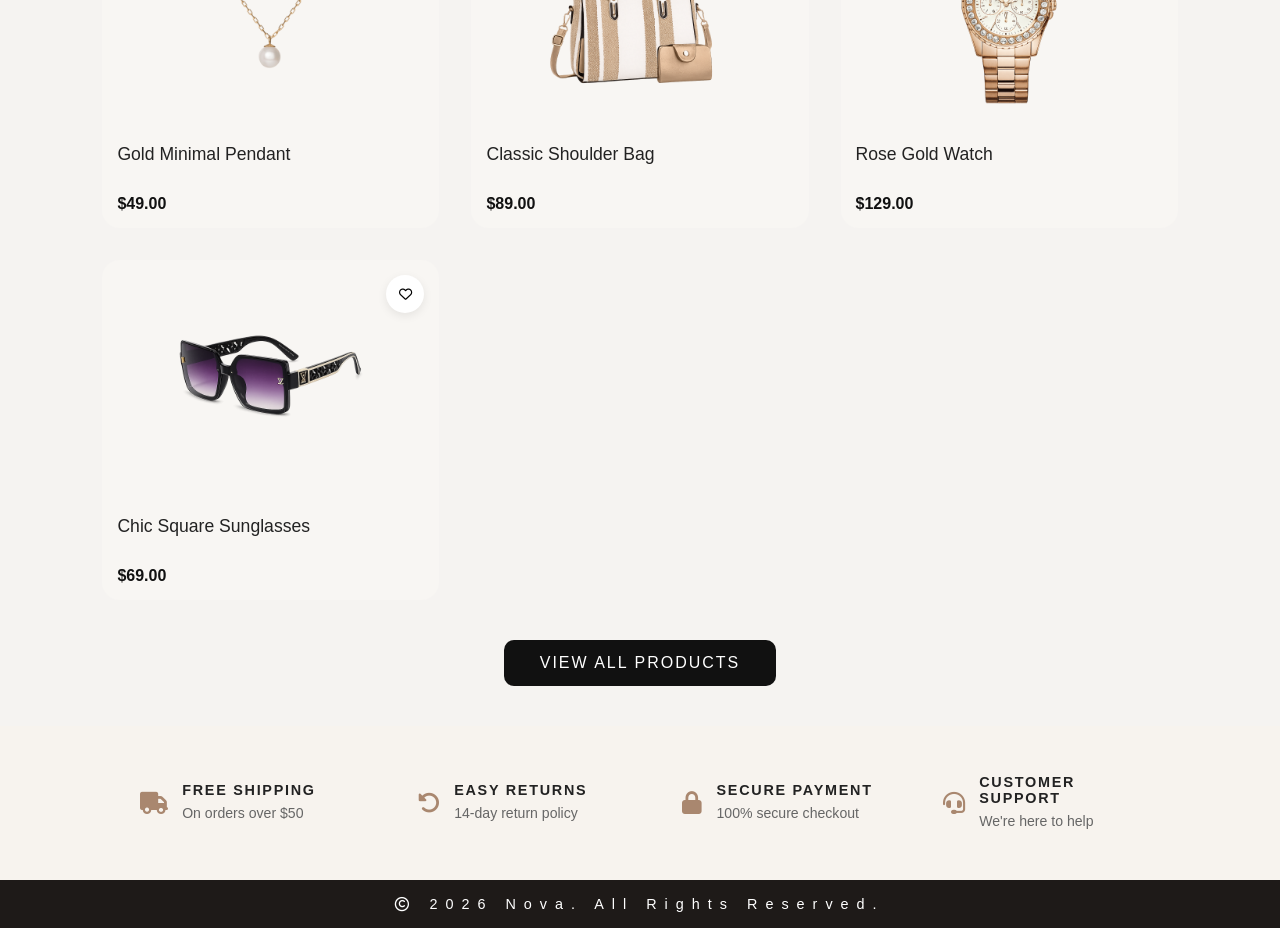
==== commit 40eef47c: "Modified Collection Section" ====
--- a/index.html
+++ b/index.html
@@ -10,7 +10,7 @@
 <body>
     <header class="header">
         <h1 class="brand">
-            <a href="/">Nova</a>
+            <a href="index.html">Nova</a>
         </h1>
 
         <div class="gender-switch">
@@ -24,7 +24,7 @@
             <a href="#">Bags</a>
             <a href="#">Watches</a>
             <!-- <a href="#">Sunglasses</a> -->
-            <a href="#collection">Accessories</a>
+            <a href="#women-collection">Accessories</a>
         </nav>
         <div class="icons">
             <a href="#" aria-label="Search">
@@ -88,7 +88,7 @@
         </article>
     </section>
 
-    <section id="collection" class="collection">
+    <section id="women-collection" class="collection">
         <div class="collection-heading">
             <h2>SHOP OUR COLLECTION</h2>
             <div class="heading-line"></div>
@@ -147,6 +147,9 @@
             </div>
           </article>
         </div>
+        <div class="view-all">
+          <a href="#">VIEW ALL PRODUCTS</a>
+        </div>
     </section>
 
     <section class="benefits" aria-label="Store Benefits">
--- a/style.css
+++ b/style.css
@@ -122,6 +122,7 @@
         flex-direction: column;
         gap: 1rem;
         padding: 1rem 5%;
+        position: static;
     }
 
     .nav{
@@ -137,13 +138,13 @@
 /* Hero Section */
 .hero {
     width: 100%;
-    /* min-height: 80vh; */
-    /* background: url('image/women.png'); */
+
     background-size: cover;
     background-position: center;
     display: flex;
     align-items: center;
     padding: 80px 5%;
+    position: relative; 
 }
 
 .women-hero {
@@ -158,7 +159,11 @@
 
 .hero-section {
     width: 100%;
-    max-width: 500px;
+    max-width: 300px;
+    /* background: rgba(255,255,255,0.5); */
+
+    position: relative;
+    z-index: 1;
 }
 
 .hero-subtitle {
@@ -171,7 +176,7 @@
 }
 
 .hero-title {
-    font-size: clamp(42px, 7vw, 72px);
+    font-size: clamp(38px, 7vw, 72px);
     line-height: 1.1;
     font-family: Georgia, 'Times New Roman', serif;
     font-weight: 500;
@@ -185,13 +190,13 @@
     letter-spacing: 2px;
     color: #444;
     margin-bottom: 35px;
-    /* margin-left: 5px; */
+
     max-width: 420px;
 }
 
 .hero-btn {
     display: inline-block;
-    padding: 16px 36px;
+    padding: 14px 30px;
     background: #111;
     color: white;
     text-decoration: none;
@@ -206,17 +211,52 @@
     background-color: #c19e83;
 }
 
-@media (max-width: 768px){
-    .hero {
-        min-height: 75vh;
-        padding: 60px 6%;
-        background-position: center;
-    }
-    .hero-title {
-        font-size: 48px;
-    }
-    .hero-text {
-        font-size: 18px;
+/* .hero::before{
+    content: "";
+    position: absolute;
+    inset: 0;
+    background: linear-gradient(
+        90deg,
+        rgba(255,255,255,0.85) 0%,
+        rgba(255,255,255,0.55) 35%,
+        rgba(255,255,255,0) 70%
+    );
+} */
+
+@media (max-width:768px){
+
+    .hero{
+        min-height:65vh;
+        padding:40px 6%;
+    }
+
+    .women-hero{
+        background-position:75% center;
+    }
+ 
+    .men-hero{
+        background-position:35% center;
+    }
+
+    .hero-section{
+        max-width:300px;
+        /* background:rgba(255,255,255,0.55); */
+        /* padding:20px; */
+        border-radius:12px;
+        backdrop-filter:blur(2px);
+    }
+
+    .hero-title{
+        font-size:38px;
+    }
+
+    .hero-text{
+        font-size:16px;
+        max-width:240px;
+    }
+
+    .hero-btn{
+        padding:14px 30px;
     }
 }
 
@@ -289,18 +329,22 @@
 
 @media(max-width:768px){
 
-    .categories{
-        /* justify-content: center; */
+
+    .categories {
         gap: 1.5rem;
     }
-
+    
     .category-card{
         width: 45%;
     }
 
     .category-card img{
-        width: 110px;
-        height: 110px;
+        width: 90px;
+        height: 90px;
+    }
+
+    .category-card a{
+        font-size:11px;
     }
 }
 
@@ -315,12 +359,12 @@
     margin-bottom: 50px;
 }
 
-.collection-heading h2{
-    font-size: 2.5rem;
+.collection-heading h2 {
+    font-size: 2rem;
     font-weight: 300;
-    color: #1e1a18;
+
     letter-spacing: 2px;
-    margin-bottom: 15px;
+    margin-bottom: 10px;
 }
 
 .heading-line{
@@ -336,8 +380,15 @@
     gap: 2rem;
 }
 
+.product-grid-men {
+    display: grid;
+    grid-template-columns: repeat(5, 1fr);
+    gap: 1.5rem;
+}
+
 .product-card{
-    min-height: 430px;
+    /* min-height: 340px; */
+    height: auto;
     position: relative;
     background: #f8f6f3;
     overflow: hidden;
@@ -347,14 +398,22 @@
 
 .product-card img{
     width: 100%;
-    height: 340px;
+    height: 240px;
     object-fit: contain;
     display: block;
-    background: #f8f6f3;
+    padding: 20px;
+}
+
+.product-card-men img{
+    width: 100%;
+    height: 220px;
+    object-fit: contain;
+    display: block;
+    padding: 20px;
 }
 
 .product-card:hover{
-    transform: translateY(-8px);
+    transform: translateY(-4px);
     box-shadow: 0 12px 28px rgba(169,135,111,0.15);
 }
 
@@ -374,31 +433,58 @@
     display: flex;
     justify-content: space-between;
     align-items: center;
-    padding: 15px 10px 15px;
-}
-
-.product-meta h3{
+    padding: 15px;
+}
+
+.product-meta a{
     font-size: 1.1rem;
     color: #222;
-    margin-bottom: 8px;
+
     font-weight: 300;
+    display: block;
+    min-height: 52px;
+    line-height: 1.3;
+}
+
+.product-meta-men{
+    display: flex;
+    justify-content: space-between;
+    align-items: center;
+    padding: 15px 10px 15px;
+}
+
+.product-meta-men a{
+    font-size: 1rem;
+    color: #222;
+    font-weight: 400;
+    display: block;
+    min-height: 48px;
+    line-height: 1.3;
 }
 
 .price{
-    display: inline-block;
-    margin-top: 4px;
-    color: #6d625a;
-    font-size: 1rem;
+    display:block;
+    /* margin-top:6px; */
+    color:#111;
+    font-weight:600;
 }
 
 .wishlist-btn{
+    position: absolute;
+    top: 15px;
+    right: 15px;
+    z-index: 10;
+    background: white;
+    width: 38px;
+    height: 38px;
     border: none;
-    background: transparent;
-    font-size: 1.4rem;
-    line-height: 1;
-    color: #8f7b6d;
+    border-radius: 50%;
+    display: flex;
+    align-items: center;
+    justify-content: center;
     cursor: pointer;
     transition: all 0.3s ease;
+    box-shadow: 0 3px 10px rgba(0,0,0,0.08);
 }
 
 .wishlist-btn:hover{
@@ -410,21 +496,83 @@
     color: crimson;
 }
 
+.view-all{
+    /* text-align: center;
+    margin-top: 3rem; */
+    width: 100%;
+    display: flex;
+    justify-content: center;
+    margin-top: 40px;
+}
+
+.view-all a{
+    display: inline-block;
+    padding: 14px 36px;
+    background: #111;
+    color: #fff;
+    border-radius: 10px;
+    /* font-size: 0.9rem; */
+    /* font-weight: 500; */
+    letter-spacing: 2px;
+    text-transform: uppercase;
+    transition: all 0.3s ease;
+}
+
+.view-all a:hover{
+    background: #a9876f;
+    transform: translateY(-2px);
+    box-shadow: 0 8px 20px rgba(169, 135, 111, 0.25);
+}
+
 @media(max-width:1200px){
     .product-grid{
         grid-template-columns: repeat(2,1fr);
     }
+    .product-grid-men{
+        grid-template-columns: repeat(3,1fr);
+    }
 }
 
 @media(max-width:768px){
     .collection-heading h2{
         font-size: 2rem;
     }
-    .product-grid{
-        grid-template-columns: 1fr;
+    .product-grid,
+    .product-grid-men {
+        grid-template-columns: repeat(2,1fr);
+        gap: 1rem;
+    }
+    .product-card {
+        min-height: auto;
     }
     .product-card img{
-        height: 320px;
+        height: 180px;
+    }
+    .wishlist-btn{
+        width: 34px;
+        height: 34px;
+        top: 10px;
+        right: 10px;
+    }
+
+    /* .collection-heading-men h2{
+        font-size: 1.5rem;
+    } */
+    /* .product-grid-men{
+        grid-template-columns: repeat(2,1fr);
+        gap: 1rem;
+    } */
+    /* .product-card-men{
+        min-height: auto;
+    } */
+    .product-card-men img{
+        height: 140px;
+    }
+    .product-meta-men a{
+        font-size: 0.9rem;
+    }
+    .price{
+        font-size: 0.95rem;
     }
 }
 
